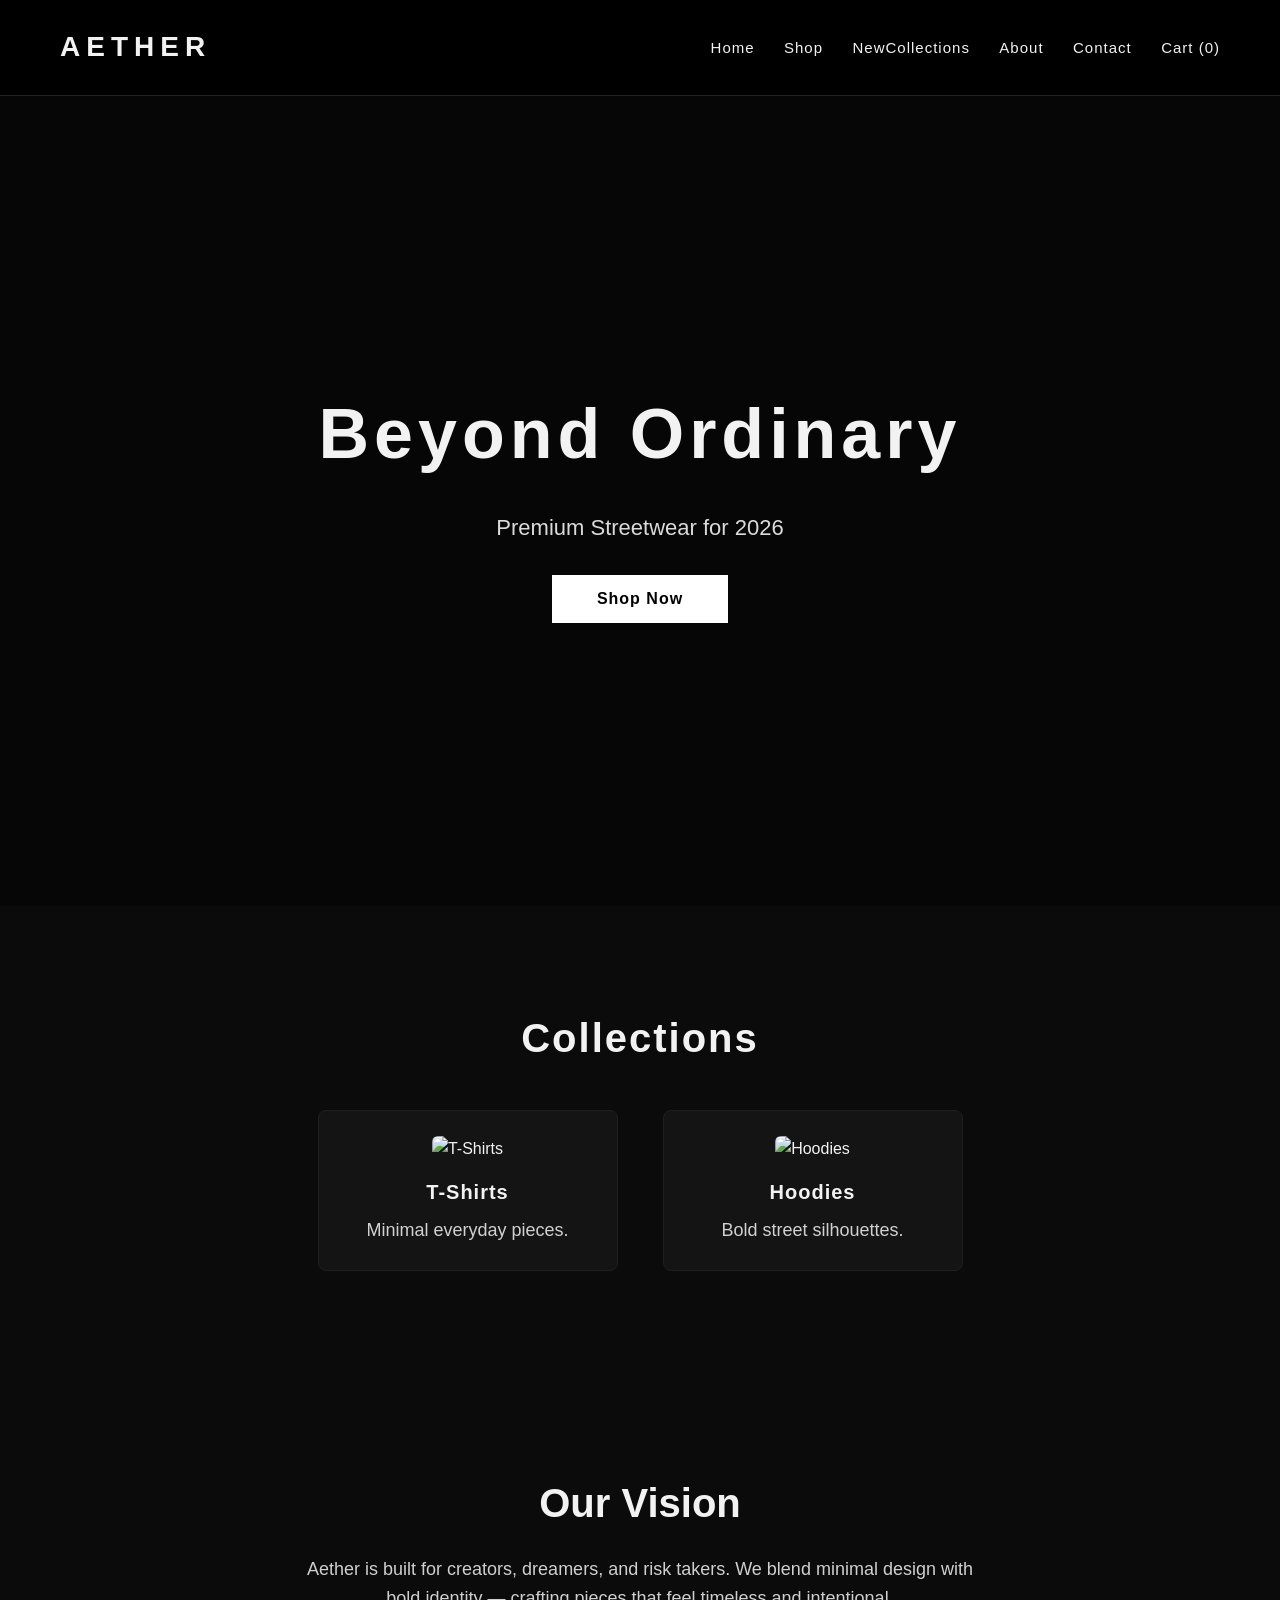
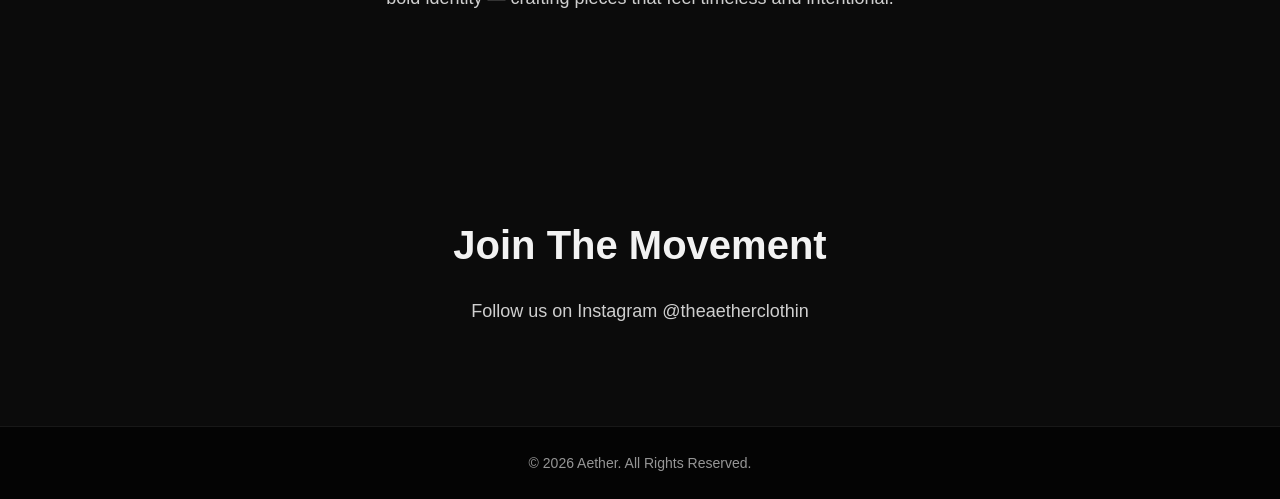
==== index.html @ 4756ebc6 "Update and rename home.html to index.html" ====
<!doctype html>
<html lang="en">
<head>
  <meta charset="UTF-8">
  <meta name="viewport" content="width=device-width, initial-scale=1.0">
  <title>Aether — Home</title>
  <link rel="stylesheet" href="home.css">
</head>

<body>

  <!-- HEADER -->
  <header>
    <a href="home.html" class="logo-link"><h1>AETHER</h1></a>
    <nav>
      <a href="index.html">Home</a>
      <a href="Shop.html">Shop</a>
      <a href="collection.html">NewCollections</a>
      <a href="about.html">About</a>
      <a href="contact.html">Contact</a>
      <a href="cart.html" class="cart-link">Cart (<span id="cart-count">0</span>)</a>
    </nav>
  </header>

  <!-- HERO -->
  <section class="hero">
    <div class="hero-content">
      <h2>Beyond Ordinary</h2>
      <p>Premium Streetwear for 2026</p>
      <button onclick="location.href='shop.html'">Shop Now</button>
    </div>
  </section>

  <!-- COLLECTIONS PREVIEW -->
  <section class="collections-preview">
    <h2>Collections</h2>

    <div class="product-grid">
      <div class="product">
        <img src="https://via.placeholder.com/300x400" alt="T-Shirts">
        <h3>T-Shirts</h3>
        <p>Minimal everyday pieces.</p>
      </div>

      <div class="product">
        <img src="https://via.placeholder.com/300x400" alt="Hoodies">
        <h3>Hoodies</h3>
        <p>Bold street silhouettes.</p>
      </div>
    </div>
</section>

  <!-- ABOUT PREVIEW -->
  <section class="about">
    <h2>Our Vision</h2>
    <p>
      Aether is built for creators, dreamers, and risk takers.
      We blend minimal design with bold identity — crafting pieces that feel timeless and intentional.
    </p>
  </section>

  <!-- CONTACT PREVIEW -->
  <section class="contact">
    <h2>Join The Movement</h2>
    <p>Follow us on Instagram @theaetherclothin</p>
  </section>

  <!-- FOOTER -->
  <footer>
    <p>© 2026 Aether. All Rights Reserved.</p>
  </footer>

  <script src="cart.js"></script>
</body>
</html>
---- home.css ----
/* HOME PAGE STYLES */

body {
  margin: 0;
  padding: 0;
  background: black;
  color: white;
  font-family: Arial, sans-serif;
}

/* HEADER */
header {
  display: flex;
  justify-content: space-between;
  align-items: center;
  padding: 25px 60px;
  position: fixed;
  width: 100%;
  top: 0;
  background: black;
  z-index: 1000;
}

header h1 {
  margin: 0;
  font-size: 32px;
  letter-spacing: 3px;
}

nav a {
  margin-left: 25px;
  text-decoration: none;
  color: white;
  font-size: 16px;
  letter-spacing: 1px;
}

nav a:hover {
  opacity: 0.6;
}

/* HERO */
.hero {
  height: 100vh;
  background: url("https://via.placeholder.com/1200x800") center/cover no-repeat;
  display: flex;
  align-items: center;
  padding-left: 60px;
}

.hero-content h2 {
  font-size: 70px;
  margin: 0;
}

.hero-content p {
  font-size: 22px;
  margin: 10px 0 20px;
}

.hero-content button {
  padding: 12px 30px;
  border: none;
  background: white;
  color: black;
  cursor: pointer;
  font-weight: bold;
  letter-spacing: 1px;
  transition: 0.3s ease;
}

.hero-content button:hover {
  background: #d1d1d1;
}

/* COLLECTIONS PREVIEW */
.collections-preview {
  padding: 120px 60px;
}

.collections-preview h2 {
  font-size: 40px;
  margin-bottom: 30px;
}

.product-grid {
  display: flex;
  gap: 40px;
}

.product img {
  width: 300px;
  height: 400px;
  object-fit: cover;
}

.product h3 {
  margin: 10px 0 5px;
}

.product p {
  opacity: 0.7;
}

/* ABOUT */
.about {
  padding: 120px 60px;
  text-align: center;
}

.about h2 {
  font-size: 40px;
}

.about p {
  max-width: 700px;
  margin: 20px auto;
  opacity: 0.8;
}

/* CONTACT */
.contact {
  padding: 120px 60px;
  text-align: center;
}

.contact h2 {
  font-size: 40px;
}

/* FOOTER */
footer {
  text-align: center;
  padding: 40px;
  opacity: 0.6;
}
/* HOME PAGE STYLES */

body {
  margin: 0;
  padding: 0;
  background: black;
  color: white;
  font-family: Arial, sans-serif;
}

/* HEADER */
header {
  display: flex;
  justify-content: space-between;
  align-items: center;
  padding: 25px 60px;
  position: fixed;
  width: 100%;
  top: 0;
  background: black;
  z-index: 1000;
}

header h1 {
  margin: 0;
  font-size: 32px;
  letter-spacing: 3px;
}

nav a {
  margin-left: 25px;
  text-decoration: none;
  color: white;
  font-size: 16px;
  letter-spacing: 1px;
}

nav a:hover {
  opacity: 0.6;
}

/* HERO */
.hero {
  height: 100vh;
  background: url("https://via.placeholder.com/1200x800") center/cover no-repeat;
  display: flex;
  align-items: center;
  padding-left: 60px;
}

.hero-content h2 {
  font-size: 70px;
  margin: 0;
}

.hero-content p {
  font-size: 22px;
  margin: 10px 0 20px;
}

.hero-content button {
  padding: 12px 30px;
  border: none;
  background: white;
  color: black;
  cursor: pointer;
  font-weight: bold;
  letter-spacing: 1px;
  transition: 0.3s ease;
}

.hero-content button:hover {
  background: #d1d1d1;
}

/* COLLECTIONS PREVIEW */
.collections-preview {
  padding: 120px 60px;
}

.collections-preview h2 {
  font-size: 40px;
  margin-bottom: 30px;
}

.product-grid {
  display: flex;
  gap: 40px;
}

.product img {
  width: 300px;
  height: 400px;
  object-fit: cover;
}

.product h3 {
  margin: 10px 0 5px;
}

.product p {
  opacity: 0.7;
}

/* ABOUT */
.about {
  padding: 120px 60px;
  text-align: center;
}

.about h2 {
  font-size: 40px;
}

.about p {
  max-width: 700px;
  margin: 20px auto;
  opacity: 0.8;
}

/* CONTACT */
.contact {
  padding: 120px 60px;
  text-align: center;
}

.contact h2 {
  font-size: 40px;
}

/* FOOTER */
footer {
  text-align: center;
  padding: 40px;
  opacity: 0.6;
}
/* HOME PAGE STYLES */

body {
  margin: 0;
  padding: 0;
  background: black;
  color: white;
  font-family: Arial, sans-serif;
}

/* HEADER */
header {
  display: flex;
  justify-content: space-between;
  align-items: center;
  padding: 25px 60px;
  position: fixed;
  width: 100%;
  top: 0;
  background: black;
  z-index: 1000;
}

header h1 {
  margin: 0;
  font-size: 32px;
  letter-spacing: 3px;
}

nav a {
  margin-left: 25px;
  text-decoration: none;
  color: white;
  font-size: 16px;
  letter-spacing: 1px;
}

nav a:hover {
  opacity: 0.6;
}

/* HERO */
.hero {
  height: 100vh;
  background: url("https://via.placeholder.com/1200x800") center/cover no-repeat;
  display: flex;
  align-items: center;
  padding-left: 60px;
}

.hero-content h2 {
  font-size: 70px;
  margin: 0;
}

.hero-content p {
  font-size: 22px;
  margin: 10px 0 20px;
}

.hero-content button {
  padding: 12px 30px;
  border: none;
  background: white;
  color: black;
  cursor: pointer;
  font-weight: bold;
  letter-spacing: 1px;
  transition: 0.3s ease;
}

.hero-content button:hover {
  background: #d1d1d1;
}

/* COLLECTIONS PREVIEW */
.collections-preview {
  padding: 120px 60px;
}

.collections-preview h2 {
  font-size: 40px;
  margin-bottom: 30px;
}

.product-grid {
  display: flex;
  gap: 40px;
}

.product img {
  width: 300px;
  height: 400px;
  object-fit: cover;
}

.product h3 {
  margin: 10px 0 5px;
}

.product p {
  opacity: 0.7;
}

/* ABOUT */
.about {
  padding: 120px 60px;
  text-align: center;
}

.about h2 {
  font-size: 40px;
}

.about p {
  max-width: 700px;
  margin: 20px auto;
  opacity: 0.8;
}

/* CONTACT */
.contact {
  padding: 120px 60px;
  text-align: center;
}

.contact h2 {
  font-size: 40px;
}

/* FOOTER */
footer {
  text-align: center;
  padding: 40px;
  opacity: 0.6;
}
/* HOME PAGE STYLES */

body {
  margin: 0;
  padding: 0;
  background: black;
  color: white;
  font-family: Arial, sans-serif;
}

/* HEADER */
header {
  display: flex;
  justify-content: space-between;
  align-items: center;
  padding: 25px 60px;
  position: fixed;
  width: 100%;
  top: 0;
  background: black;
  z-index: 1000;
}

header h1 {
  margin: 0;
  font-size: 32px;
  letter-spacing: 3px;
}

nav a {
  margin-left: 25px;
  text-decoration: none;
  color: white;
  font-size: 16px;
  letter-spacing: 1px;
}

nav a:hover {
  opacity: 0.6;
}

/* HERO */
.hero {
  height: 100vh;
  background: url("https://via.placeholder.com/1200x800") center/cover no-repeat;
  display: flex;
  align-items: center;
  padding-left: 60px;
}

.hero-content h2 {
  font-size: 70px;
  margin: 0;
}

.hero-content p {
  font-size: 22px;
  margin: 10px 0 20px;
}

.hero-content button {
  padding: 12px 30px;
  border: none;
  background: white;
  color: black;
  cursor: pointer;
  font-weight: bold;
  letter-spacing: 1px;
  transition: 0.3s ease;
}

.hero-content button:hover {
  background: #d1d1d1;
}

/* COLLECTIONS PREVIEW */
.collections-preview {
  padding: 120px 60px;
}

.collections-preview h2 {
  font-size: 40px;
  margin-bottom: 30px;
}

.product-grid {
  display: flex;
  gap: 40px;
}

.product img {
  width: 300px;
  height: 400px;
  object-fit: cover;
}

.product h3 {
  margin: 10px 0 5px;
}

.product p {
  opacity: 0.7;
}

/* ABOUT */
.about {
  padding: 120px 60px;
  text-align: center;
}

.about h2 {
  font-size: 40px;
}

.about p {
  max-width: 700px;
  margin: 20px auto;
  opacity: 0.8;
}

/* CONTACT */
.contact {
  padding: 120px 60px;
  text-align: center;
}

.contact h2 {
  font-size: 40px;
}

/* FOOTER */
footer {
  text-align: center;
  padding: 40px;
  opacity: 0.6;
}
/* RESET + BASE -------------------------------------------------- */
* {
  margin: 0;
  padding: 0;
  box-sizing: border-box;
  font-family: "Inter", Arial, Helvetica, sans-serif;
}

body {
  background-color: #0b0b0b;
  color: #f2f2f2;
  line-height: 1.6;
}

/* HEADER --------------------------------------------------------- */
header {
  display: flex;
  justify-content: space-between;
  align-items: center;
  padding: 25px 60px;
  background: #000;
  border-bottom: 1px solid #222;
  position: sticky;
  top: 0;
  z-index: 100;
}

.logo-link {
  text-decoration: none;
  color: inherit;
}

header h1 {
  letter-spacing: 6px;
  font-size: 28px;
}

nav a {
  color: #f2f2f2;
  text-decoration: none;
  margin-left: 25px;
  font-size: 15px;
  letter-spacing: 1px;
  transition: 0.3s ease;
}

nav a:hover {
  color: #888;
}

/* HERO ----------------------------------------------------------- */
.hero {
  height: 90vh;
  background: url("https://via.placeholder.com/1600x900") center/cover no-repeat;
  display: flex;
  justify-content: center;
  align-items: center;
  text-align: center;
  padding: 0 20px;
  position: relative;
}

.hero::after {
  content: "";
  position: absolute;
  inset: 0;
  background: rgba(0,0,0,0.45);
}

.hero-content {
  position: relative;
  z-index: 2;
}

.hero h2 {
  font-size: 70px;
  letter-spacing: 5px;
  font-weight: 700;
}

.hero p {
  margin: 20px 0 30px;
  font-size: 22px;
  opacity: 0.9;
}

.hero button {
  padding: 15px 45px;
  border: none;
  background: white;
  color: black;
  cursor: pointer;
  font-weight: bold;
  font-size: 16px;
  letter-spacing: 1px;
  transition: 0.3s ease;
}

.hero button:hover {
  background: #d1d1d1;
}

/* COLLECTIONS PREVIEW ------------------------------------------- */
.collections-preview {
  text-align: center;
  padding: 100px 60px;
  display: flex;
  flex-direction: column;
  align-items: center;
}

.collections-preview h2 {
  font-size: 40px;
  letter-spacing: 2px;
  margin-bottom: 40px;
}

.product-grid {
  display: flex;
  justify-content: center;
  gap: 45px;
  flex-wrap: wrap;
}

.product {
  background: #141414;
  padding: 25px;
  width: 300px;
  border-radius: 8px;
  transition: 0.3s ease;
  border: 1px solid #1f1f1f;
  text-align: center;
}

.product:hover {
  transform: translateY(-12px);
  border-color: #333;
}

.product img {
  width: 100%;
  border-radius: 6px;
}

.product h3 {
  margin-top: 15px;
  font-size: 20px;
  letter-spacing: 1px;
}

.product p {
  margin-top: 8px;
  font-size: 18px;
  opacity: 0.85;
}

/* ABOUT ---------------------------------------------------------- */
.about {
  padding: 100px 60px;
  text-align: center;
}

.about h2 {
  font-size: 40px;
  margin-bottom: 20px;
}

.about p {
  max-width: 700px;
  margin: 0 auto;
  font-size: 18px;
  opacity: 0.85;
}

/* CONTACT PREVIEW ------------------------------------------------ */
.contact {
  padding: 100px 60px;
  text-align: center;
}

.contact h2 {
  font-size: 40px;
  margin-bottom: 20px;
}

.contact p {
  font-size: 18px;
  opacity: 0.85;
}

/* FOOTER --------------------------------------------------------- */
footer {
  text-align: center;
  padding: 25px;
  background: black;
  font-size: 14px;
  border-top: 1px solid #222;
}

/* RESPONSIVE ----------------------------------------------------- */
@media (max-width: 768px) {
  header {
    padding: 20px 30px;
  }

  nav a {
    margin-left: 15px;
  }

  .hero h2 {
    font-size: 45px;
  }

  .collections-preview,
  .about,
  .contact {
    padding: 70px 30px;
  }
}
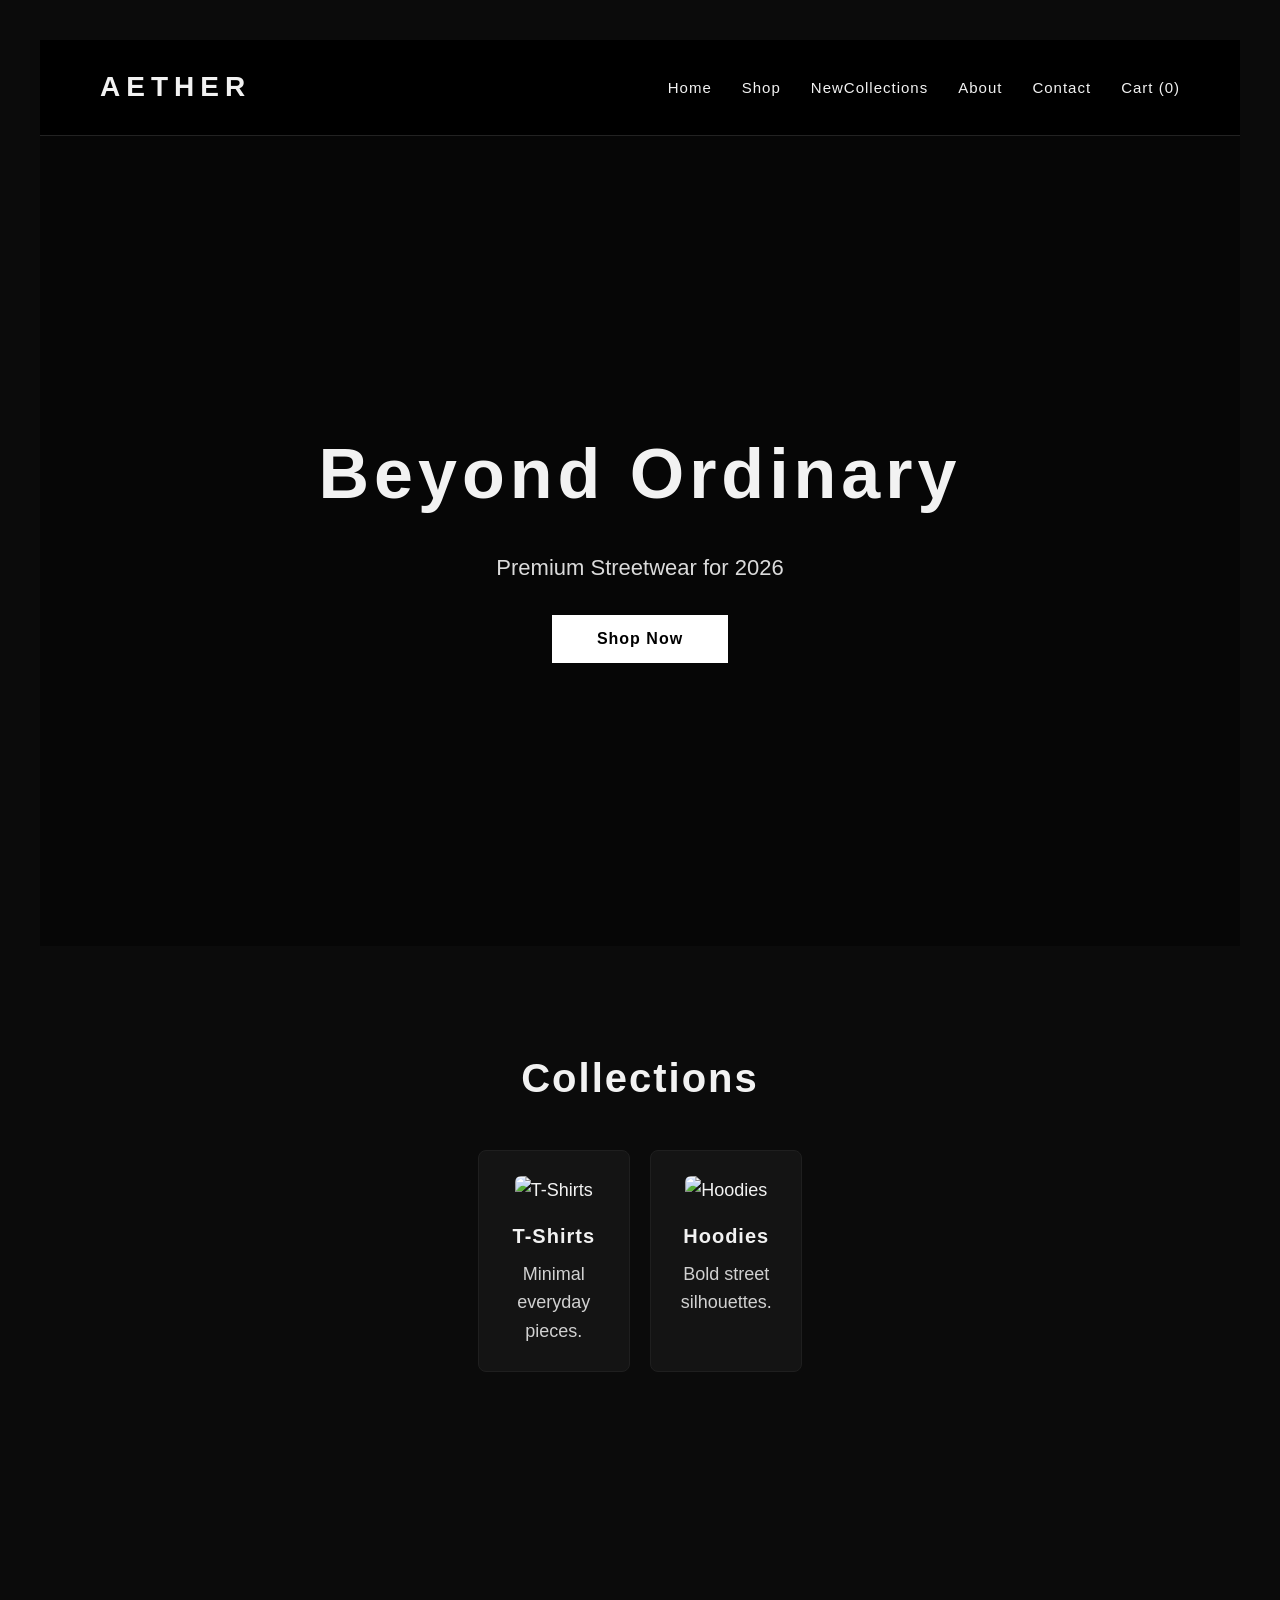
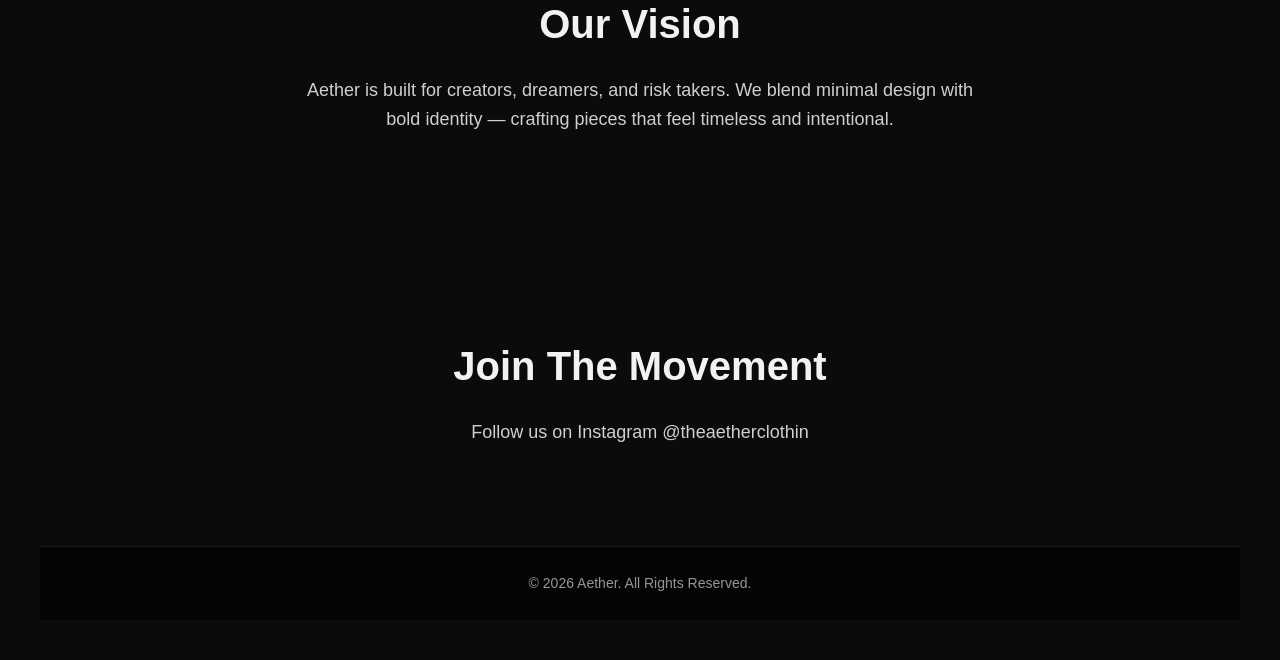
==== commit 5a357703: "Update index.html" ====
--- a/index.html
+++ b/index.html
@@ -2,19 +2,27 @@
 <html lang="en">
 <head>
   <meta charset="UTF-8">
+
+  <!-- REQUIRED FOR MOBILE LAYOUT -->
   <meta name="viewport" content="width=device-width, initial-scale=1.0">
+
   <title>Aether — Home</title>
-  <link rel="stylesheet" href="home.css">
+
+  <!-- MAIN STYLES -->
+  <link rel="stylesheet" href="index.css">
+
+  <!-- RESPONSIVE LAYOUT (mobile + laptop switching) -->
+  <link rel="stylesheet" href="responsive.css">
 </head>
 
 <body>
 
   <!-- HEADER -->
   <header>
-    <a href="home.html" class="logo-link"><h1>AETHER</h1></a>
+    <a href="index.html" class="logo-link"><h1>AETHER</h1></a>
     <nav>
       <a href="index.html">Home</a>
-      <a href="Shop.html">Shop</a>
+      <a href="shop.html">Shop</a>
       <a href="collection.html">NewCollections</a>
       <a href="about.html">About</a>
       <a href="contact.html">Contact</a>
@@ -48,7 +56,7 @@
         <p>Bold street silhouettes.</p>
       </div>
     </div>
-</section>
+  </section>
 
   <!-- ABOUT PREVIEW -->
   <section class="about">
@@ -73,4 +81,3 @@
   <script src="cart.js"></script>
 </body>
 </html>
-
--- a/index.css
+++ b/index.css
@@ -0,0 +1,763 @@
+/* HOME PAGE STYLES */
+
+body {
+  margin: 0;
+  padding: 0;
+  background: black;
+  color: white;
+  font-family: Arial, sans-serif;
+}
+
+/* HEADER */
+header {
+  display: flex;
+  justify-content: space-between;
+  align-items: center;
+  padding: 25px 60px;
+  position: fixed;
+  width: 100%;
+  top: 0;
+  background: black;
+  z-index: 1000;
+}
+
+header h1 {
+  margin: 0;
+  font-size: 32px;
+  letter-spacing: 3px;
+}
+
+nav a {
+  margin-left: 25px;
+  text-decoration: none;
+  color: white;
+  font-size: 16px;
+  letter-spacing: 1px;
+}
+
+nav a:hover {
+  opacity: 0.6;
+}
+
+/* HERO */
+.hero {
+  height: 100vh;
+  background: url("https://via.placeholder.com/1200x800") center/cover no-repeat;
+  display: flex;
+  align-items: center;
+  padding-left: 60px;
+}
+
+.hero-content h2 {
+  font-size: 70px;
+  margin: 0;
+}
+
+.hero-content p {
+  font-size: 22px;
+  margin: 10px 0 20px;
+}
+
+.hero-content button {
+  padding: 12px 30px;
+  border: none;
+  background: white;
+  color: black;
+  cursor: pointer;
+  font-weight: bold;
+  letter-spacing: 1px;
+  transition: 0.3s ease;
+}
+
+.hero-content button:hover {
+  background: #d1d1d1;
+}
+
+/* COLLECTIONS PREVIEW */
+.collections-preview {
+  padding: 120px 60px;
+}
+
+.collections-preview h2 {
+  font-size: 40px;
+  margin-bottom: 30px;
+}
+
+.product-grid {
+  display: flex;
+  gap: 40px;
+}
+
+.product img {
+  width: 300px;
+  height: 400px;
+  object-fit: cover;
+}
+
+.product h3 {
+  margin: 10px 0 5px;
+}
+
+.product p {
+  opacity: 0.7;
+}
+
+/* ABOUT */
+.about {
+  padding: 120px 60px;
+  text-align: center;
+}
+
+.about h2 {
+  font-size: 40px;
+}
+
+.about p {
+  max-width: 700px;
+  margin: 20px auto;
+  opacity: 0.8;
+}
+
+/* CONTACT */
+.contact {
+  padding: 120px 60px;
+  text-align: center;
+}
+
+.contact h2 {
+  font-size: 40px;
+}
+
+/* FOOTER */
+footer {
+  text-align: center;
+  padding: 40px;
+  opacity: 0.6;
+}
+/* HOME PAGE STYLES */
+
+body {
+  margin: 0;
+  padding: 0;
+  background: black;
+  color: white;
+  font-family: Arial, sans-serif;
+}
+
+/* HEADER */
+header {
+  display: flex;
+  justify-content: space-between;
+  align-items: center;
+  padding: 25px 60px;
+  position: fixed;
+  width: 100%;
+  top: 0;
+  background: black;
+  z-index: 1000;
+}
+
+header h1 {
+  margin: 0;
+  font-size: 32px;
+  letter-spacing: 3px;
+}
+
+nav a {
+  margin-left: 25px;
+  text-decoration: none;
+  color: white;
+  font-size: 16px;
+  letter-spacing: 1px;
+}
+
+nav a:hover {
+  opacity: 0.6;
+}
+
+/* HERO */
+.hero {
+  height: 100vh;
+  background: url("https://via.placeholder.com/1200x800") center/cover no-repeat;
+  display: flex;
+  align-items: center;
+  padding-left: 60px;
+}
+
+.hero-content h2 {
+  font-size: 70px;
+  margin: 0;
+}
+
+.hero-content p {
+  font-size: 22px;
+  margin: 10px 0 20px;
+}
+
+.hero-content button {
+  padding: 12px 30px;
+  border: none;
+  background: white;
+  color: black;
+  cursor: pointer;
+  font-weight: bold;
+  letter-spacing: 1px;
+  transition: 0.3s ease;
+}
+
+.hero-content button:hover {
+  background: #d1d1d1;
+}
+
+/* COLLECTIONS PREVIEW */
+.collections-preview {
+  padding: 120px 60px;
+}
+
+.collections-preview h2 {
+  font-size: 40px;
+  margin-bottom: 30px;
+}
+
+.product-grid {
+  display: flex;
+  gap: 40px;
+}
+
+.product img {
+  width: 300px;
+  height: 400px;
+  object-fit: cover;
+}
+
+.product h3 {
+  margin: 10px 0 5px;
+}
+
+.product p {
+  opacity: 0.7;
+}
+
+/* ABOUT */
+.about {
+  padding: 120px 60px;
+  text-align: center;
+}
+
+.about h2 {
+  font-size: 40px;
+}
+
+.about p {
+  max-width: 700px;
+  margin: 20px auto;
+  opacity: 0.8;
+}
+
+/* CONTACT */
+.contact {
+  padding: 120px 60px;
+  text-align: center;
+}
+
+.contact h2 {
+  font-size: 40px;
+}
+
+/* FOOTER */
+footer {
+  text-align: center;
+  padding: 40px;
+  opacity: 0.6;
+}
+/* HOME PAGE STYLES */
+
+body {
+  margin: 0;
+  padding: 0;
+  background: black;
+  color: white;
+  font-family: Arial, sans-serif;
+}
+
+/* HEADER */
+header {
+  display: flex;
+  justify-content: space-between;
+  align-items: center;
+  padding: 25px 60px;
+  position: fixed;
+  width: 100%;
+  top: 0;
+  background: black;
+  z-index: 1000;
+}
+
+header h1 {
+  margin: 0;
+  font-size: 32px;
+  letter-spacing: 3px;
+}
+
+nav a {
+  margin-left: 25px;
+  text-decoration: none;
+  color: white;
+  font-size: 16px;
+  letter-spacing: 1px;
+}
+
+nav a:hover {
+  opacity: 0.6;
+}
+
+/* HERO */
+.hero {
+  height: 100vh;
+  background: url("https://via.placeholder.com/1200x800") center/cover no-repeat;
+  display: flex;
+  align-items: center;
+  padding-left: 60px;
+}
+
+.hero-content h2 {
+  font-size: 70px;
+  margin: 0;
+}
+
+.hero-content p {
+  font-size: 22px;
+  margin: 10px 0 20px;
+}
+
+.hero-content button {
+  padding: 12px 30px;
+  border: none;
+  background: white;
+  color: black;
+  cursor: pointer;
+  font-weight: bold;
+  letter-spacing: 1px;
+  transition: 0.3s ease;
+}
+
+.hero-content button:hover {
+  background: #d1d1d1;
+}
+
+/* COLLECTIONS PREVIEW */
+.collections-preview {
+  padding: 120px 60px;
+}
+
+.collections-preview h2 {
+  font-size: 40px;
+  margin-bottom: 30px;
+}
+
+.product-grid {
+  display: flex;
+  gap: 40px;
+}
+
+.product img {
+  width: 300px;
+  height: 400px;
+  object-fit: cover;
+}
+
+.product h3 {
+  margin: 10px 0 5px;
+}
+
+.product p {
+  opacity: 0.7;
+}
+
+/* ABOUT */
+.about {
+  padding: 120px 60px;
+  text-align: center;
+}
+
+.about h2 {
+  font-size: 40px;
+}
+
+.about p {
+  max-width: 700px;
+  margin: 20px auto;
+  opacity: 0.8;
+}
+
+/* CONTACT */
+.contact {
+  padding: 120px 60px;
+  text-align: center;
+}
+
+.contact h2 {
+  font-size: 40px;
+}
+
+/* FOOTER */
+footer {
+  text-align: center;
+  padding: 40px;
+  opacity: 0.6;
+}
+/* HOME PAGE STYLES */
+
+body {
+  margin: 0;
+  padding: 0;
+  background: black;
+  color: white;
+  font-family: Arial, sans-serif;
+}
+
+/* HEADER */
+header {
+  display: flex;
+  justify-content: space-between;
+  align-items: center;
+  padding: 25px 60px;
+  position: fixed;
+  width: 100%;
+  top: 0;
+  background: black;
+  z-index: 1000;
+}
+
+header h1 {
+  margin: 0;
+  font-size: 32px;
+  letter-spacing: 3px;
+}
+
+nav a {
+  margin-left: 25px;
+  text-decoration: none;
+  color: white;
+  font-size: 16px;
+  letter-spacing: 1px;
+}
+
+nav a:hover {
+  opacity: 0.6;
+}
+
+/* HERO */
+.hero {
+  height: 100vh;
+  background: url("https://via.placeholder.com/1200x800") center/cover no-repeat;
+  display: flex;
+  align-items: center;
+  padding-left: 60px;
+}
+
+.hero-content h2 {
+  font-size: 70px;
+  margin: 0;
+}
+
+.hero-content p {
+  font-size: 22px;
+  margin: 10px 0 20px;
+}
+
+.hero-content button {
+  padding: 12px 30px;
+  border: none;
+  background: white;
+  color: black;
+  cursor: pointer;
+  font-weight: bold;
+  letter-spacing: 1px;
+  transition: 0.3s ease;
+}
+
+.hero-content button:hover {
+  background: #d1d1d1;
+}
+
+/* COLLECTIONS PREVIEW */
+.collections-preview {
+  padding: 120px 60px;
+}
+
+.collections-preview h2 {
+  font-size: 40px;
+  margin-bottom: 30px;
+}
+
+.product-grid {
+  display: flex;
+  gap: 40px;
+}
+
+.product img {
+  width: 300px;
+  height: 400px;
+  object-fit: cover;
+}
+
+.product h3 {
+  margin: 10px 0 5px;
+}
+
+.product p {
+  opacity: 0.7;
+}
+
+/* ABOUT */
+.about {
+  padding: 120px 60px;
+  text-align: center;
+}
+
+.about h2 {
+  font-size: 40px;
+}
+
+.about p {
+  max-width: 700px;
+  margin: 20px auto;
+  opacity: 0.8;
+}
+
+/* CONTACT */
+.contact {
+  padding: 120px 60px;
+  text-align: center;
+}
+
+.contact h2 {
+  font-size: 40px;
+}
+
+/* FOOTER */
+footer {
+  text-align: center;
+  padding: 40px;
+  opacity: 0.6;
+}
+/* RESET + BASE -------------------------------------------------- */
+* {
+  margin: 0;
+  padding: 0;
+  box-sizing: border-box;
+  font-family: "Inter", Arial, Helvetica, sans-serif;
+}
+
+body {
+  background-color: #0b0b0b;
+  color: #f2f2f2;
+  line-height: 1.6;
+}
+
+/* HEADER --------------------------------------------------------- */
+header {
+  display: flex;
+  justify-content: space-between;
+  align-items: center;
+  padding: 25px 60px;
+  background: #000;
+  border-bottom: 1px solid #222;
+  position: sticky;
+  top: 0;
+  z-index: 100;
+}
+
+.logo-link {
+  text-decoration: none;
+  color: inherit;
+}
+
+header h1 {
+  letter-spacing: 6px;
+  font-size: 28px;
+}
+
+nav a {
+  color: #f2f2f2;
+  text-decoration: none;
+  margin-left: 25px;
+  font-size: 15px;
+  letter-spacing: 1px;
+  transition: 0.3s ease;
+}
+
+nav a:hover {
+  color: #888;
+}
+
+/* HERO ----------------------------------------------------------- */
+.hero {
+  height: 90vh;
+  background: url("https://via.placeholder.com/1600x900") center/cover no-repeat;
+  display: flex;
+  justify-content: center;
+  align-items: center;
+  text-align: center;
+  padding: 0 20px;
+  position: relative;
+}
+
+.hero::after {
+  content: "";
+  position: absolute;
+  inset: 0;
+  background: rgba(0,0,0,0.45);
+}
+
+.hero-content {
+  position: relative;
+  z-index: 2;
+}
+
+.hero h2 {
+  font-size: 70px;
+  letter-spacing: 5px;
+  font-weight: 700;
+}
+
+.hero p {
+  margin: 20px 0 30px;
+  font-size: 22px;
+  opacity: 0.9;
+}
+
+.hero button {
+  padding: 15px 45px;
+  border: none;
+  background: white;
+  color: black;
+  cursor: pointer;
+  font-weight: bold;
+  font-size: 16px;
+  letter-spacing: 1px;
+  transition: 0.3s ease;
+}
+
+.hero button:hover {
+  background: #d1d1d1;
+}
+
+/* COLLECTIONS PREVIEW ------------------------------------------- */
+.collections-preview {
+  text-align: center;
+  padding: 100px 60px;
+  display: flex;
+  flex-direction: column;
+  align-items: center;
+}
+
+.collections-preview h2 {
+  font-size: 40px;
+  letter-spacing: 2px;
+  margin-bottom: 40px;
+}
+
+.product-grid {
+  display: flex;
+  justify-content: center;
+  gap: 45px;
+  flex-wrap: wrap;
+}
+
+.product {
+  background: #141414;
+  padding: 25px;
+  width: 300px;
+  border-radius: 8px;
+  transition: 0.3s ease;
+  border: 1px solid #1f1f1f;
+  text-align: center;
+}
+
+.product:hover {
+  transform: translateY(-12px);
+  border-color: #333;
+}
+
+.product img {
+  width: 100%;
+  border-radius: 6px;
+}
+
+.product h3 {
+  margin-top: 15px;
+  font-size: 20px;
+  letter-spacing: 1px;
+}
+
+.product p {
+  margin-top: 8px;
+  font-size: 18px;
+  opacity: 0.85;
+}
+
+/* ABOUT ---------------------------------------------------------- */
+.about {
+  padding: 100px 60px;
+  text-align: center;
+}
+
+.about h2 {
+  font-size: 40px;
+  margin-bottom: 20px;
+}
+
+.about p {
+  max-width: 700px;
+  margin: 0 auto;
+  font-size: 18px;
+  opacity: 0.85;
+}
+
+/* CONTACT PREVIEW ------------------------------------------------ */
+.contact {
+  padding: 100px 60px;
+  text-align: center;
+}
+
+.contact h2 {
+  font-size: 40px;
+  margin-bottom: 20px;
+}
+
+.contact p {
+  font-size: 18px;
+  opacity: 0.85;
+}
+
+/* FOOTER --------------------------------------------------------- */
+footer {
+  text-align: center;
+  padding: 25px;
+  background: black;
+  font-size: 14px;
+  border-top: 1px solid #222;
+}
+
+/* RESPONSIVE ----------------------------------------------------- */
+@media (max-width: 768px) {
+  header {
+    padding: 20px 30px;
+  }
+
+  nav a {
+    margin-left: 15px;
+  }
+
+  .hero h2 {
+    font-size: 45px;
+  }
+
+  .collections-preview,
+  .about,
+  .contact {
+    padding: 70px 30px;
+  }
+}
--- a/responsive.css
+++ b/responsive.css
@@ -0,0 +1,55 @@
+/* ----------------------------- */
+/* MOBILE LAYOUT (default)       */
+/* ----------------------------- */
+body {
+  padding: 12px;
+  font-size: 16px;
+}
+
+.product-grid {
+  display: block;
+}
+
+.product {
+  width: 100%;
+  margin-bottom: 20px;
+}
+
+.product img {
+  width: 100%;
+  height: auto;
+}
+
+/* ----------------------------- */
+/* TABLET / SMALL LAPTOP         */
+/* ----------------------------- */
+@media (min-width: 600px) {
+  .product-grid {
+    display: flex;
+    flex-wrap: wrap;
+    gap: 20px;
+  }
+
+  .product {
+    width: 48%;
+  }
+}
+
+/* ----------------------------- */
+/* FULL LAPTOP / DESKTOP         */
+/* ----------------------------- */
+@media (min-width: 1024px) {
+  body {
+    padding: 40px;
+    font-size: 18px;
+  }
+
+  .product {
+    width: 30%;
+  }
+
+  .product:hover {
+    transform: scale(1.03);
+    transition: 0.3s ease;
+  }
+}
